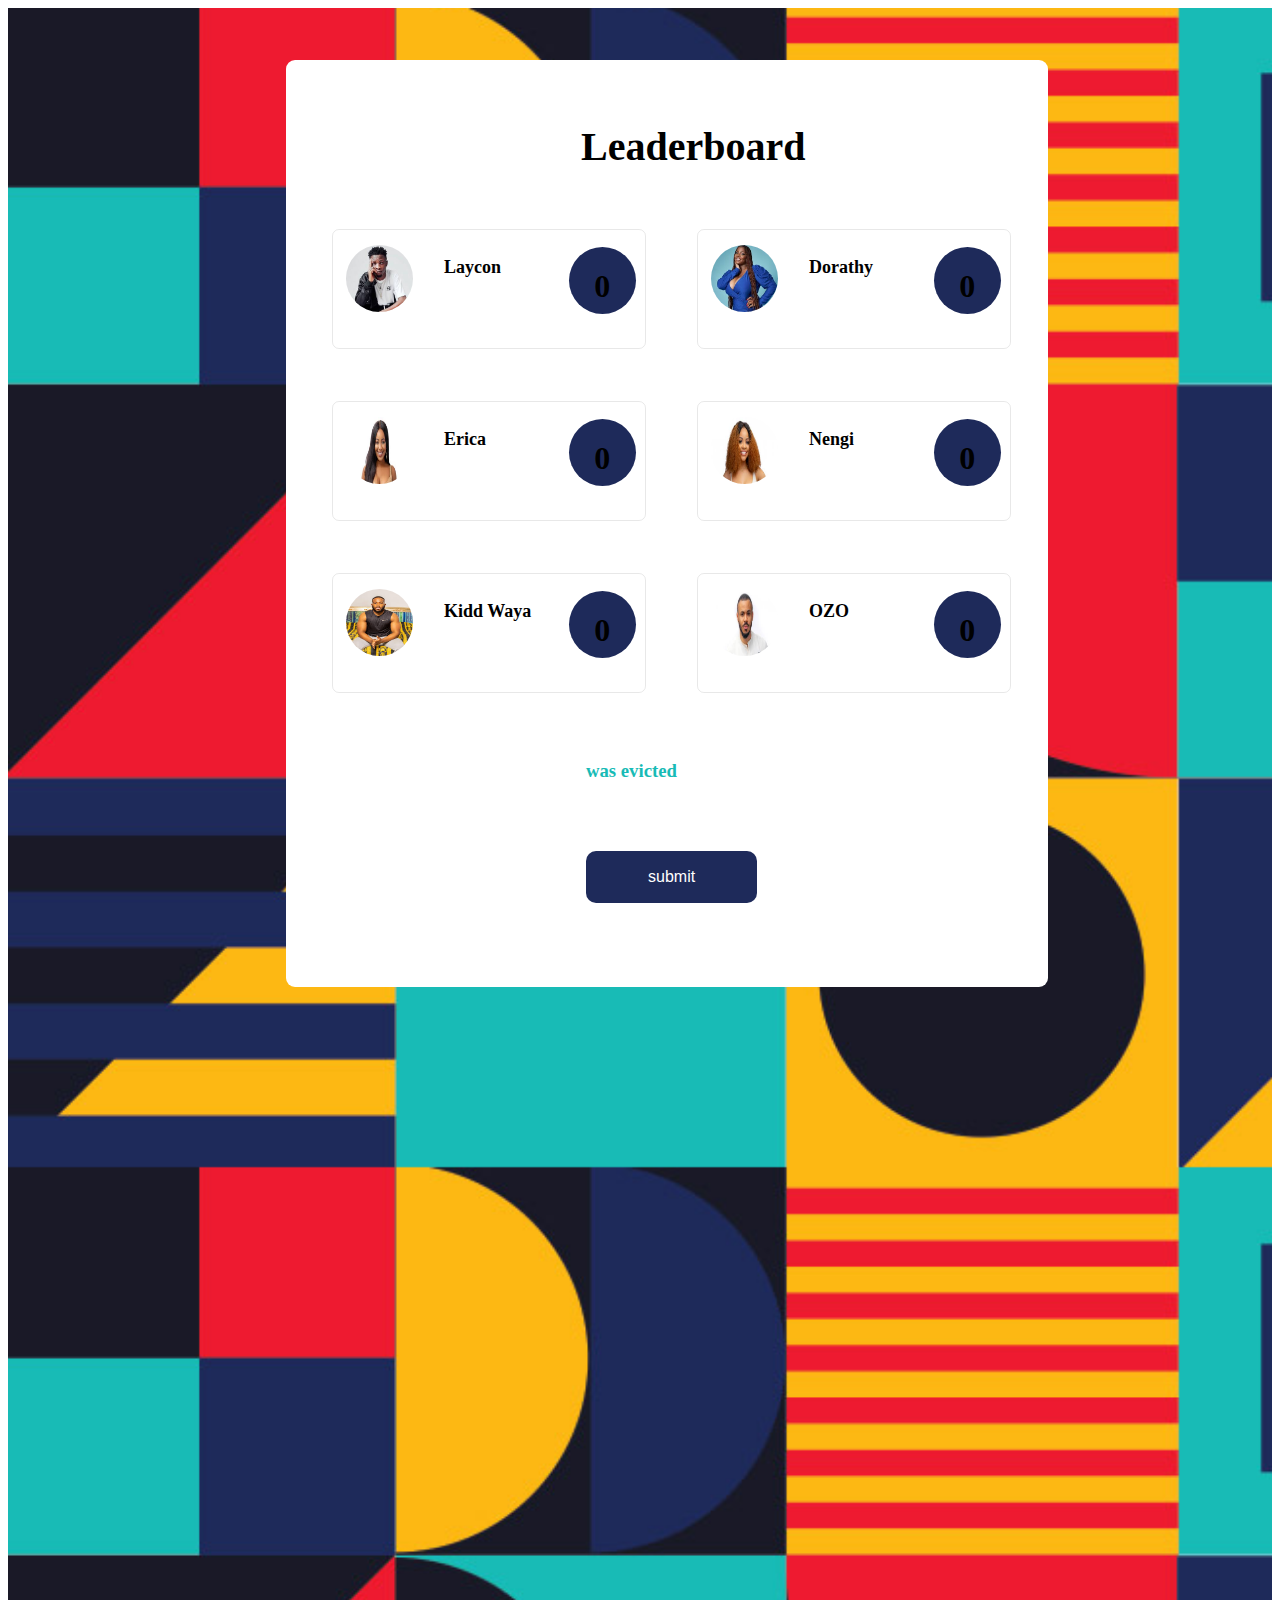
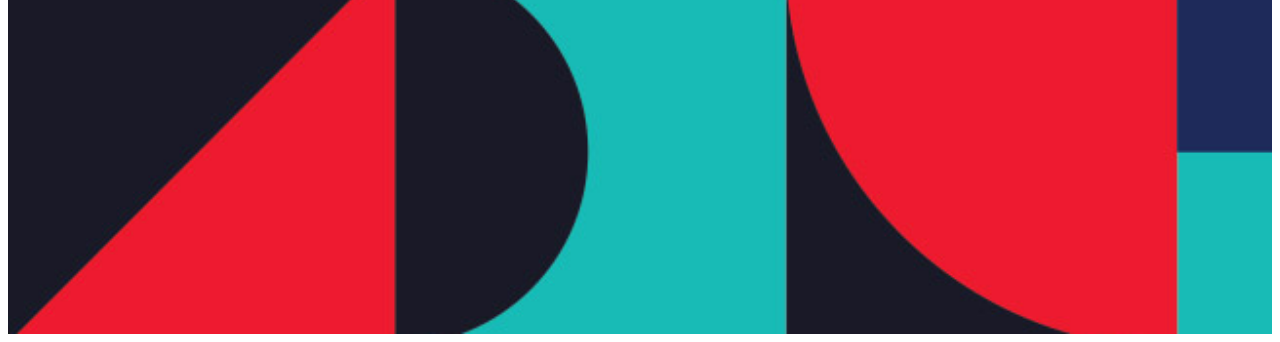
==== vote.html @ eddfd147 "Voting Site" ====
<!DOCTYPE html>
<html lang="en">
<head>
    <meta charset="UTF-8">
    <meta name="viewport" content="width=device-width, initial-scale=1.0">
    <title>Voting System</title>
    <link href="./main.css" rel="stylesheet" />
    <script src="./js/script.js" defer></script>
</head>
<body>
   <div class="page-background">
       <div class="background-image"></div>
     <div class="content-background">
         <div class="header2">
            <h3 class="leader">Leaderboard</h3>
         </div>
         <div class="housemate-1" style="margin-top: -100px">
         	<div id="left">
         		<img class="image" src="images/download.jpg"/>
             <h1 class="name">Laycon</h1>
         	</div>    
             <div class="counter" id="vote_no">
               <h1 id="one"></h1>
             </div>


         </div>
        <div class="housemate-2" style="margin-top: -100px">
        	<div id="left">
            <img class="image" src="images/dora.jpg" />
            <h1 class="name">Dorathy</h1>
        </div>
            <div class="counter" id="vote_no">
               <h1 id="two"></h1>
             </div>
        
        
        </div>
        <div class="housemate-3" style="margin-top: -100px">
        	<div id="left">
            <img class="image" src="images/erica.jpg" />
            <h1 class="name">Erica</h1>
        </div>
            <div class="counter" id="vote_no">
               <h1 id="three"></h1>
             </div>
        
        
        </div>
        <div class="housemate-4" style="margin-top: -100px">
        	<div id="left">
            <img class="image" src="images/nengi.jpg" />
            <h1 class="name">Nengi</h1>
        </div>
            <div class="counter" id="vote_no">
               <h1 id="four"></h1>
             </div>
        
        
        </div>
        <div class="housemate-5" style="margin-top: -100px">
        	<div id="left">
            <img class="image" src="images/kidd.jpg" />
            <h1 class="name">Kidd Waya</h1>
        </div>
            <div class="counter" id="vote_no">
               <h1 id="five"></h1>
             </div>
        
        
        </div>
        <div class="housemate-6" style="margin-top: -100px">
        	<div id="left">
            <img class="image" src="images/ozo.jpg" />
            <h1 class="name">OZO</h1>
        </div>
             <div class="counter" id="vote_no">
               <h1 id="six"></h1>
             </div>
        
        
        </div>

        <h3 class="evict" style="color: #18BBB6;"><span id="evicted"></span> was evicted</h3>
     
        <button class="btn2" type="submit">submit</button>
     </div>
   </div> 
    
</body>
<script type="text/javascript" src="js/getvotes.js"></script>
</html>
---- main.css ----
.background-image{

background-image: url(./images/Group\ 3.png);
background-repeat: no-repeat;
background-size: cover;
height: 214vh;


}
.content-background{
    position: absolute;
width: 762px;
height: 927px;
left: 286px;
top: 60px;

background: #FFFFFF;
border-radius: 9px;

}
.header{
    position: absolute;
width: 689px;
height: 190px;
left: 29px;
top: 36px;

background: #232B3D;
border-radius: 8px;
}
.available-votes{
    position: absolute;
width: 155px;
height: 21px;
left: 266px;
top: 30px;

font-family: Roboto;
font-style: normal;
font-weight: bold;
font-size: 18px;
line-height: 21px;
/* identical to box height */

text-align: center;

color: #FFFFFF;
}
.header2{
    position: absolute;
width: 689px;
height: 30px;
left: 29px;
top: 36px;

background: ;
border-radius: 8px;
}
.leader{
    position: absolute;
width: 155px;
height: 21px;
left: 266px;

font-family: Roboto;
font-style: normal;
font-weight: bold;
font-size: 18px;
line-height: 21px;
/* identical to box height */

text-align: center;
font-size: 40px;

color: black;
}
.votes{
position: absolute;
width: 206px;
height: 76px;
left: 241px;
top: 35px;

font-family: Roboto;
font-style: normal;
font-weight: 900;
font-size: 65px;
line-height: 76px;
text-align: center;

color: #FFFFFF;

opacity: 0.6;
}
.vote-range{
    position: absolute;
width: 632px;
height: 11px;
left: 27px;
top: 150px;

background: #3B4558;
border-radius: 22px;
outline-color: #F7B354;
}
.housemate-1{
position: absolute;
width: 314px;
height: 120px;
left: 46px;
top: 269px;
border: 1px solid rgba(0, 0, 0, 0.09);
box-sizing: border-box;
border-radius: 7px;
}
.image{
position: absolute;
width: 67px;
height: 67px;
border-radius: 50%;
left: 13px;
top: 15px;
background: image("Ellipse 1.png");

}
.name{
    position: absolute;
width: 100px;
height: 21px;
left: 111px;
top: 15px;

font-family: Roboto;
font-style: normal;
font-weight: bold;
font-size: 18px;
line-height: 21px;
/* identical to box height */

text-align: left;

color: #000000;

}
.counter{
position: absolute;
width: 200px;
height: 34px;
left: 111px;
top: 60px;


}
.button{
background-color: #FFFFFF;
font-family: Roboto;
font-style: normal;
font-weight: bold;
font-size: 18px;
line-height: 21px;
/* identical to box height */

text-align: center;

color: #000000;
border-radius: 8px;

}
.housemate-2{
position: absolute;
width: 314px;
height: 120px;
left: 411px;
top: 269px;
border: 1px solid rgba(0, 0, 0, 0.09);
box-sizing: border-box;
border-radius: 7px;
}
.housemate-3{
position: absolute;
width: 314px;
height: 120px;
left: 46px;
top: 441px;
border: 1px solid rgba(0, 0, 0, 0.09);
box-sizing: border-box;
border-radius: 7px;
background-image: image("dora.jpg");
}
.housemate-4{
position: absolute;
width: 314px;
height: 120px;
left: 411px;
top: 441px;
border: 1px solid rgba(0, 0, 0, 0.09);
box-sizing: border-box;
border-radius: 7px;
}
.housemate-5{
position: absolute;
width: 314px;
height: 120px;
left: 46px;
top: 613px;
border: 1px solid rgba(0, 0, 0, 0.09);
box-sizing: border-box;
border-radius: 7px;
}
.housemate-6{
position: absolute;
width: 314px;
height: 120px;
left: 411px;
top: 613px;
border: 1px solid rgba(0, 0, 0, 0.09);
box-sizing: border-box;
border-radius: 7px;
}
.btn{
background-color:#1E2A5A;
border: none;
padding-top: 15px;
padding-bottom: 15px;
padding-left: 62px;
padding-right: 62px;
border-radius: 10px;
margin-top: 800px;
margin-left: 300px;
color: #ffffff;
font-size: 16px;
line-height: 22px;
left: 441px;
top: 864px;
}
.btn2{
background-color:#1E2A5A;
border: none;
padding-top: 15px;
padding-bottom: 15px;
padding-left: 62px;
padding-right: 62px;
border-radius: 10px;
margin-top: 50px;
margin-left: 300px;
color: #ffffff;
font-size: 16px;
line-height: 22px;
left: 441px;
top: 864px;
}

#left{
	float: left;
}
#vote_no{


	margin-left: 40%;
	margin-top: -43px;
	border-radius: 50%;
	width: 67px;
	height: 67px;
	background-color: #1E2A5A;;
	text-align: center;
	
}
.evict{
	color: #18BBB6;
	margin-left: 300px;
	margin-top: 700px;
}

#max1,#max2,#max3,#max4,#max5,#max6{
	margin-top:-0px;
	color: red;

}

@keyframes fadeOut {
    from {opacity: 1;}
    to {opacity: 0;}

}
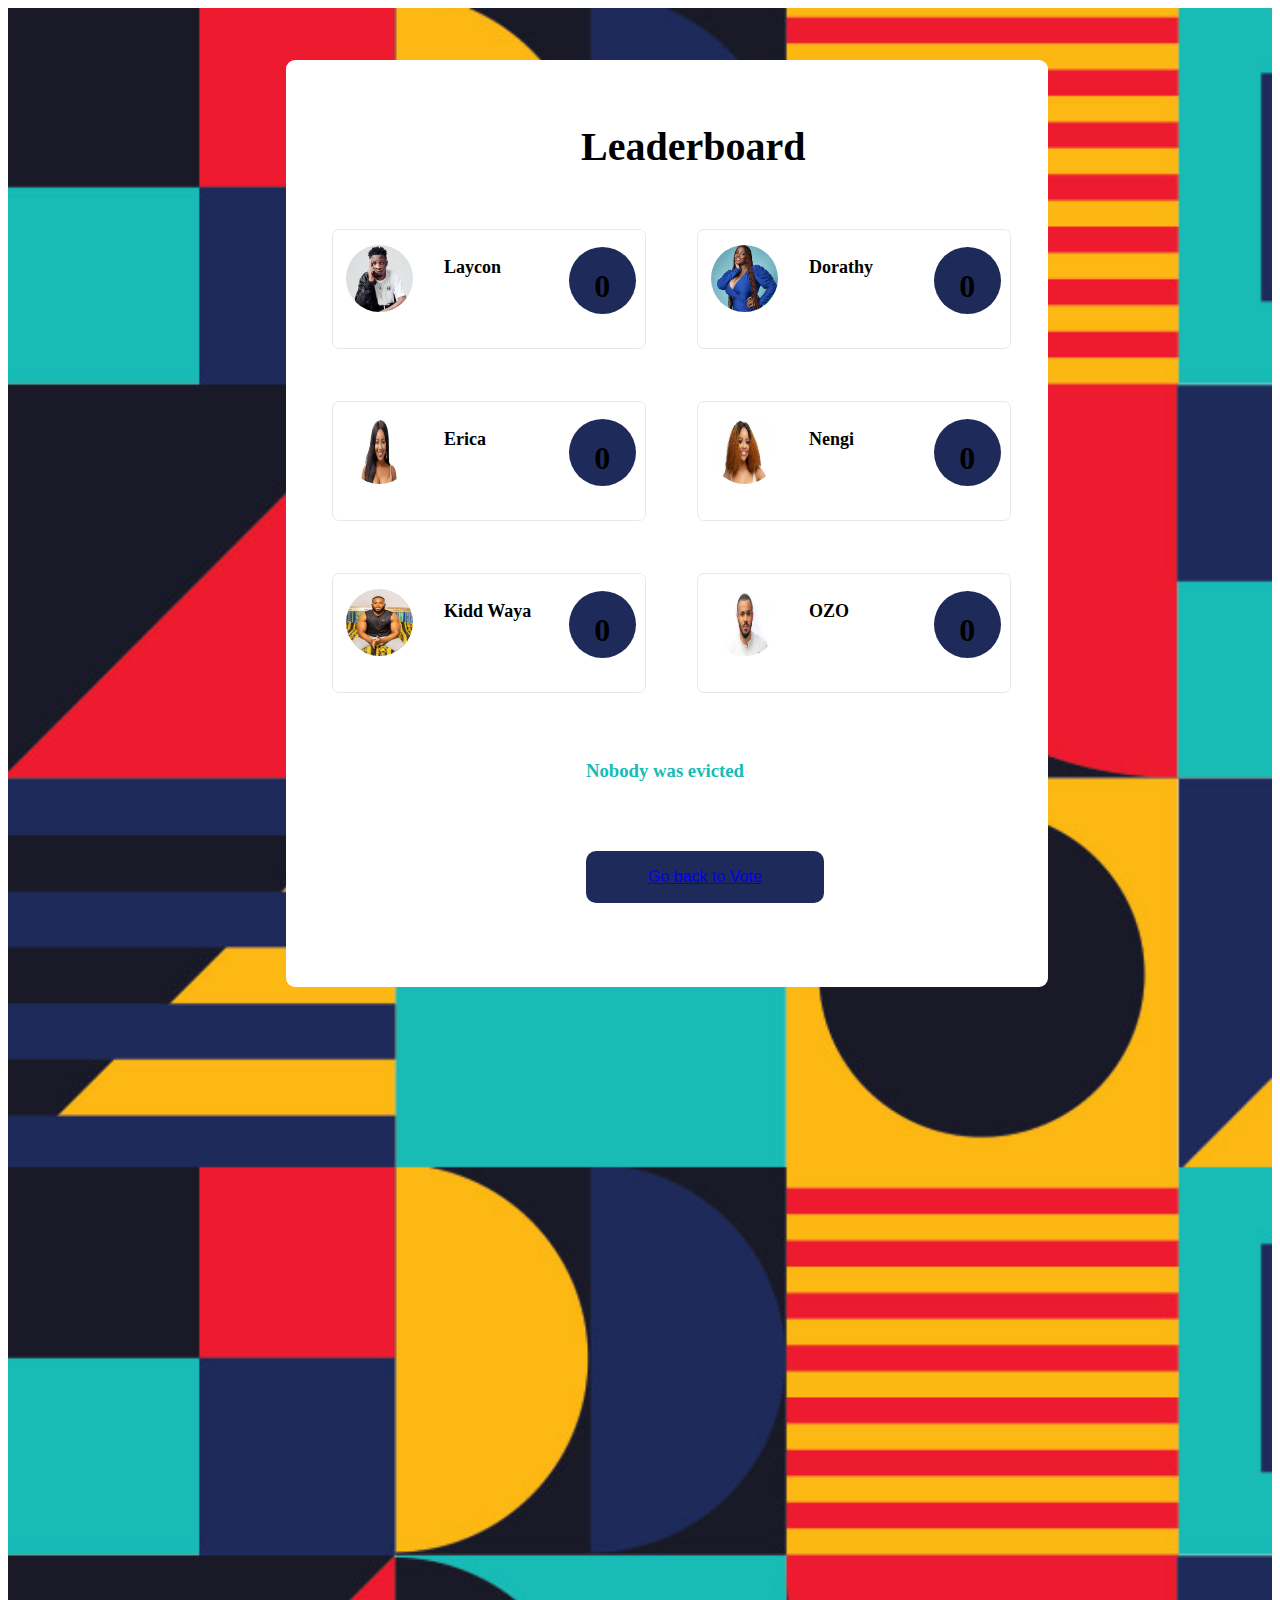
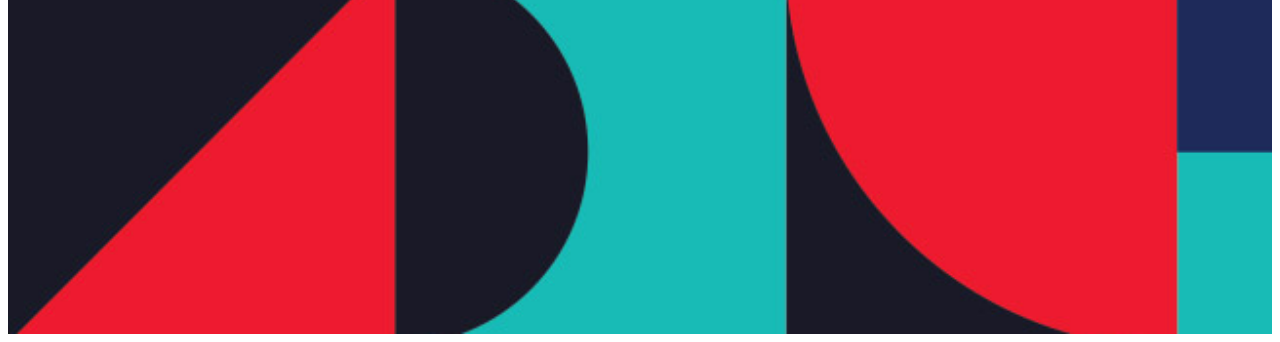
==== commit b62905b5: "Update vote" ====
--- a/vote.html
+++ b/vote.html
@@ -83,7 +83,7 @@
 
         <h3 class="evict" style="color: #18BBB6;"><span id="evicted"></span> was evicted</h3>
      
-        <button class="btn2" type="submit">submit</button>
+        <button class="btn2" type="submit"><a href="index.html">Go back to Vote</a></button>
      </div>
    </div> 
     
--- a/main.css
+++ b/main.css
@@ -276,8 +276,14 @@
 	margin-top:-0px;
 	color: red;
 
-}
-
+    /*animation: fadeOut 4s forwards;*/
+
+
+}
+#finish{
+	color: red;
+	margin-left: 35%;
+}
 @keyframes fadeOut {
     from {opacity: 1;}
     to {opacity: 0;}
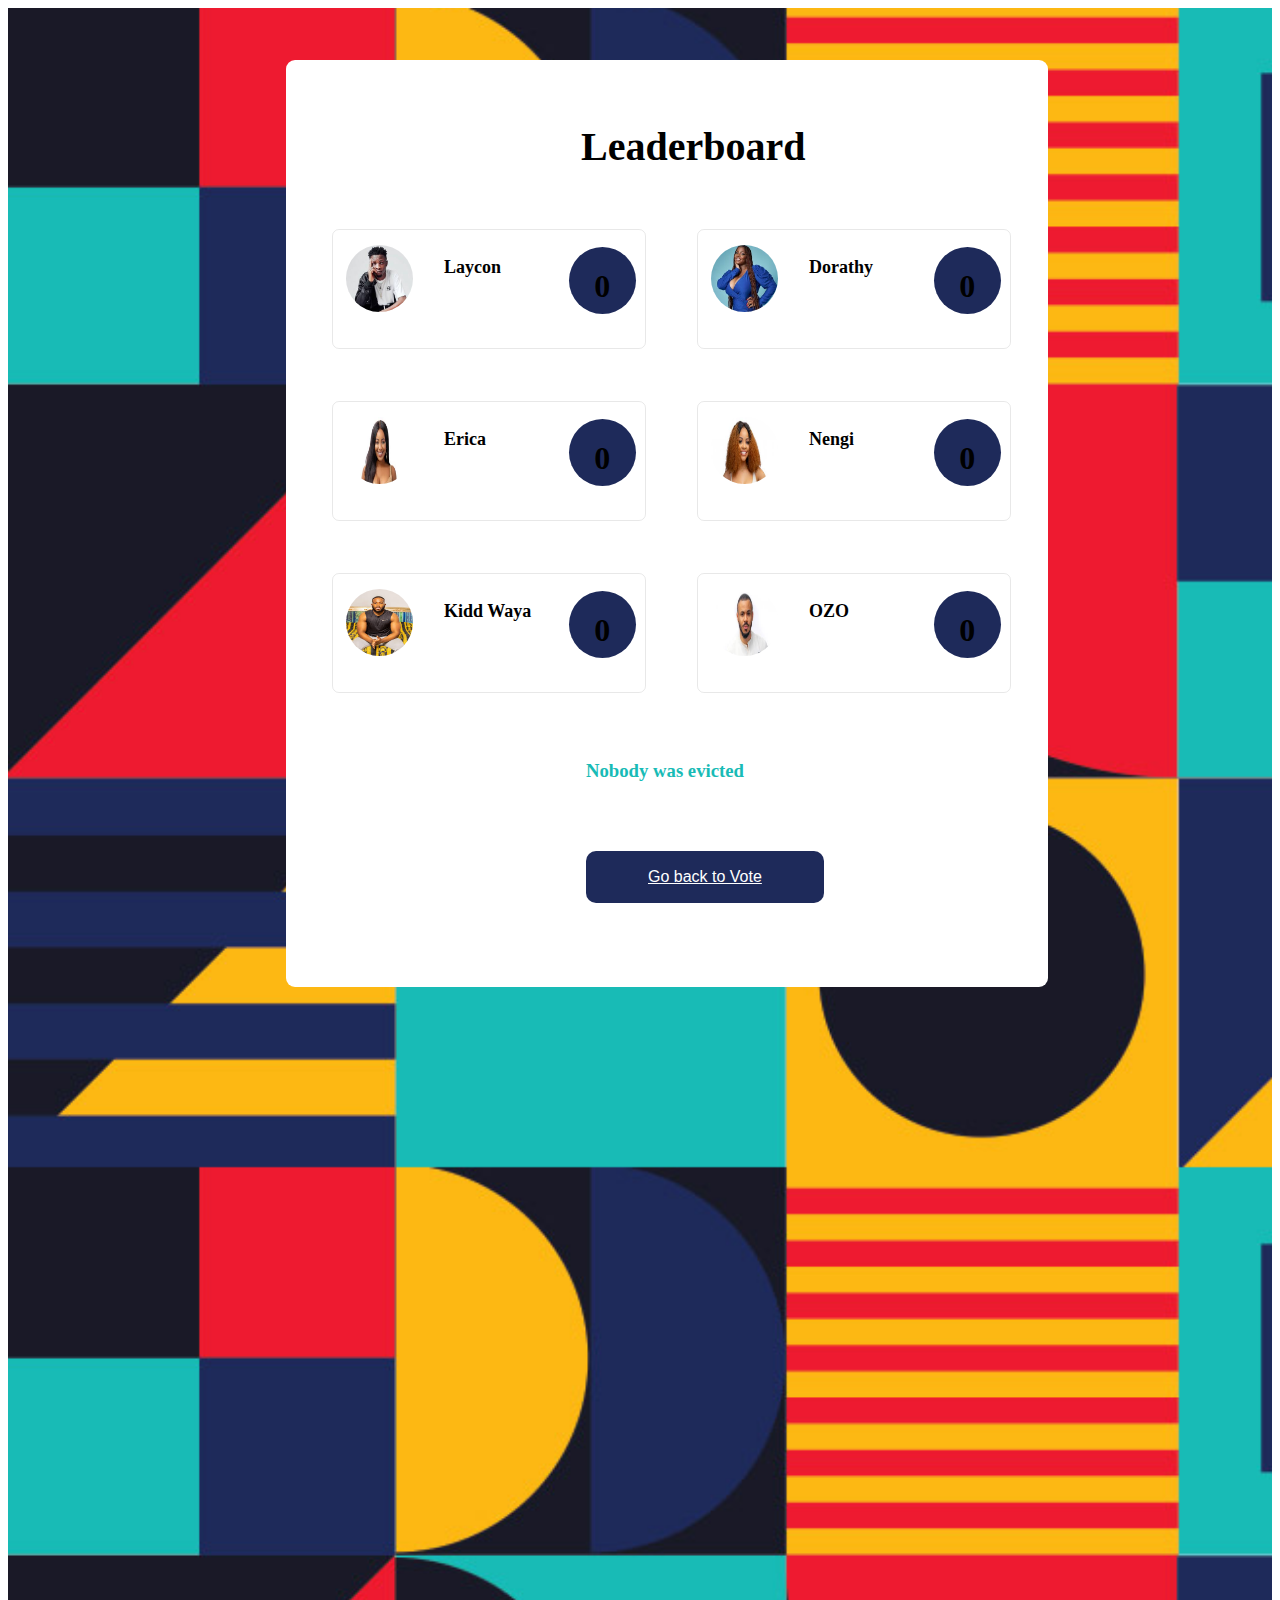
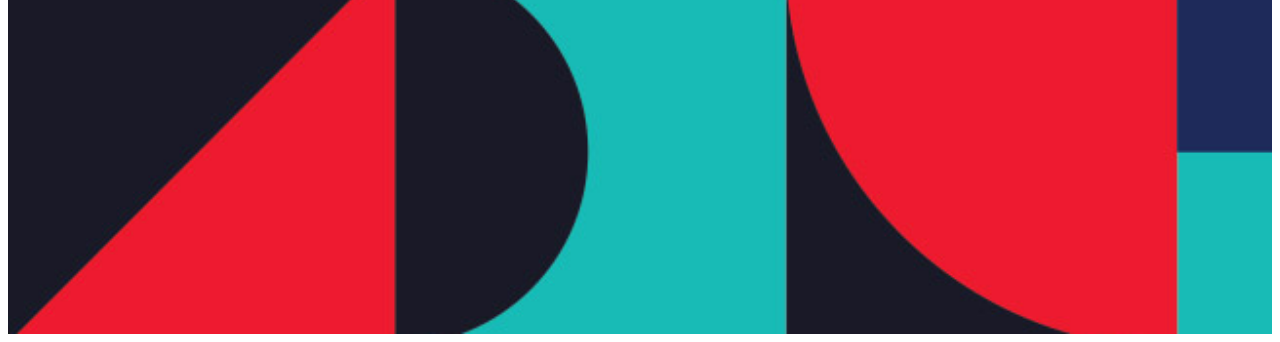
==== commit f948eaad: "Update vote" ====
--- a/vote.html
+++ b/vote.html
@@ -83,7 +83,7 @@
 
         <h3 class="evict" style="color: #18BBB6;"><span id="evicted"></span> was evicted</h3>
      
-        <button class="btn2" type="submit"><a href="index.html">Go back to Vote</a></button>
+        <button class="btn2" type="submit"><a href="index.html" style="color:white">Go back to Vote</a></button>
      </div>
    </div> 
     
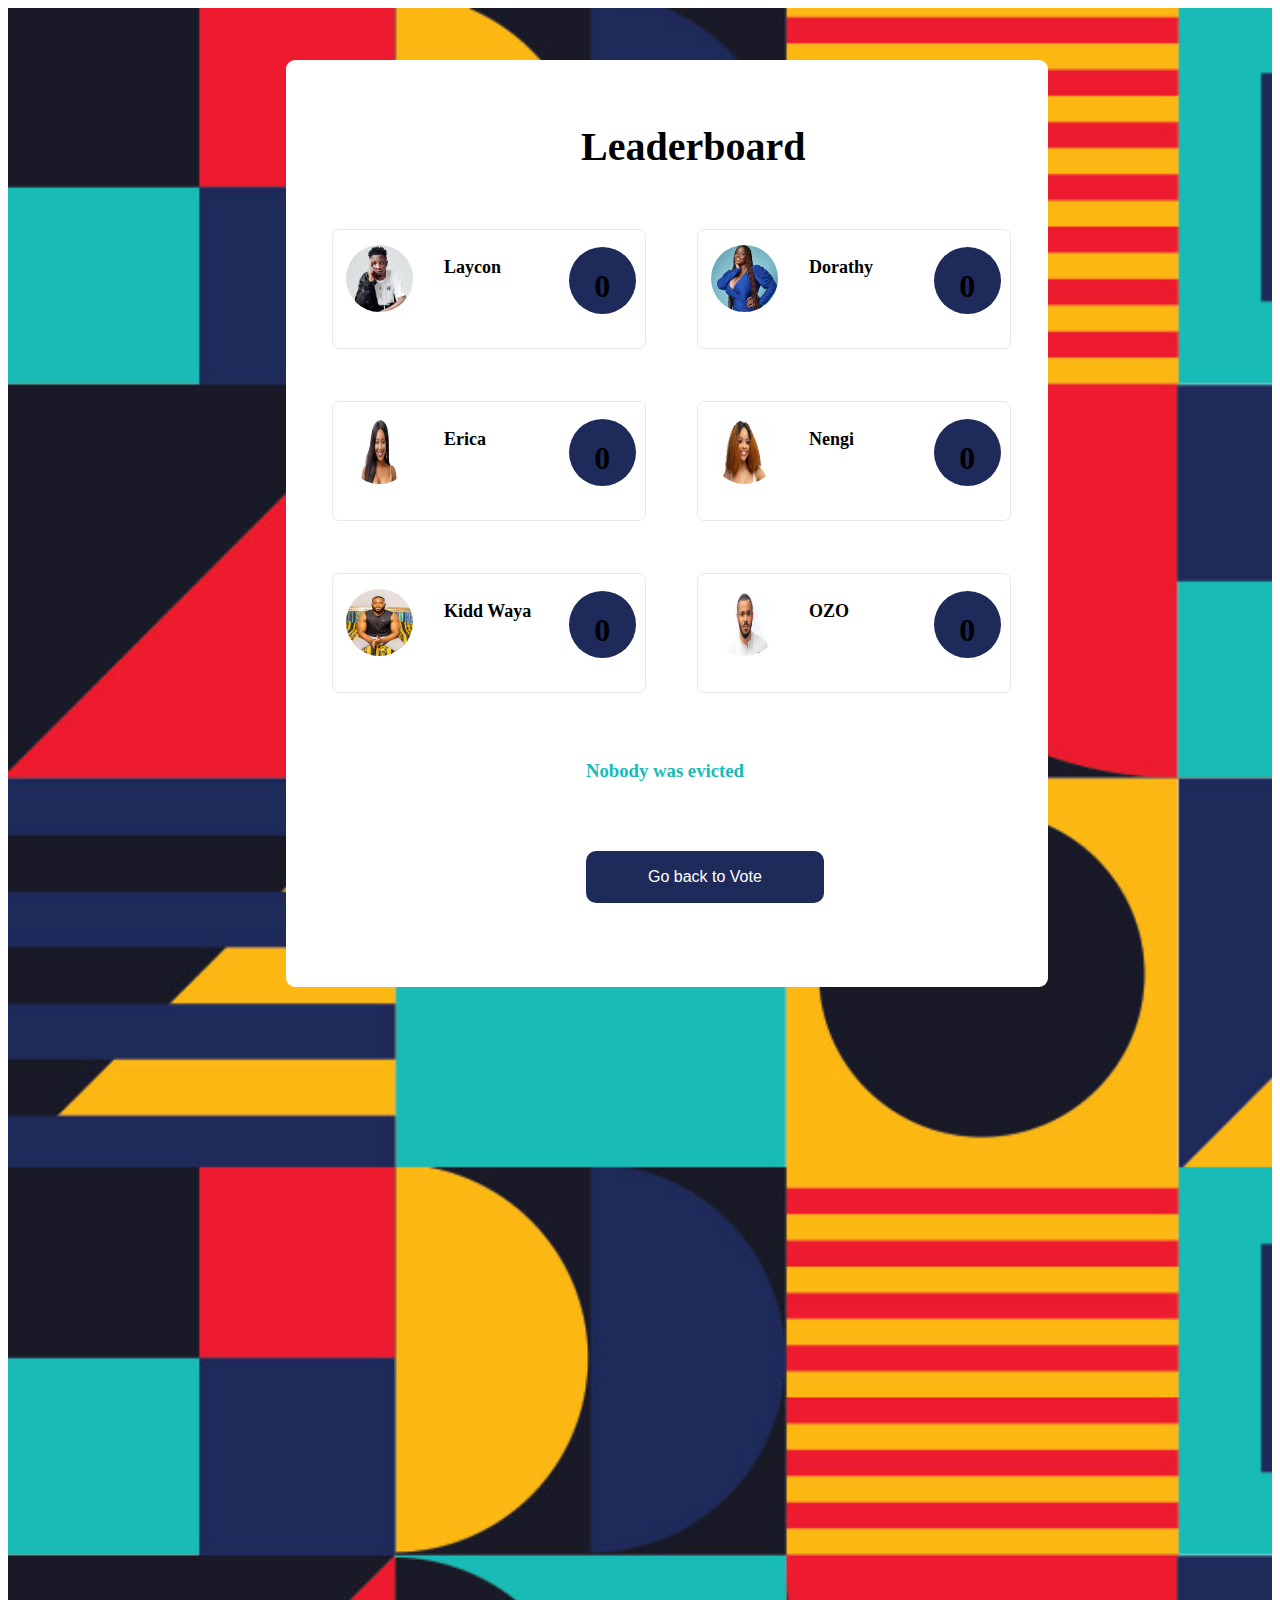
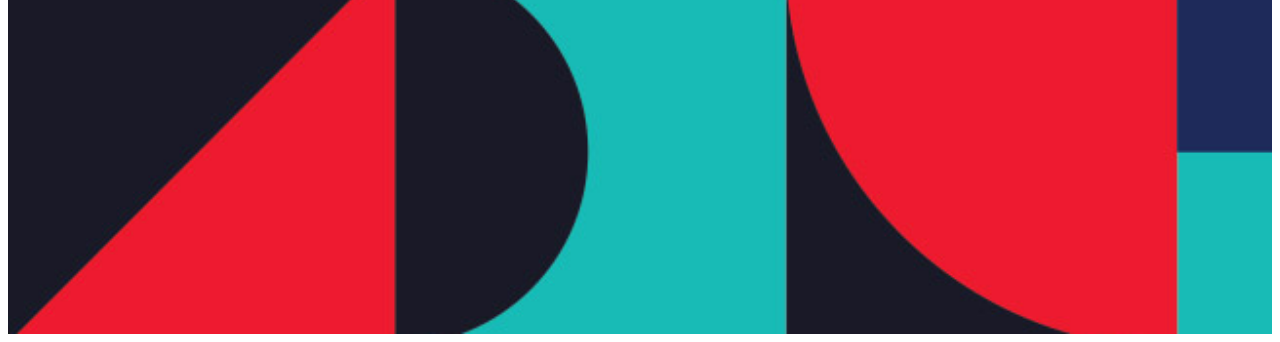
==== commit 203c7cd5: "Update vote" ====
--- a/vote.html
+++ b/vote.html
@@ -83,7 +83,7 @@
 
         <h3 class="evict" style="color: #18BBB6;"><span id="evicted"></span> was evicted</h3>
      
-        <button class="btn2" type="submit"><a href="index.html" style="color:white">Go back to Vote</a></button>
+        <button class="btn2" type="submit"><a href="index.html" style="color:white; text-decoration:none;">Go back to Vote</a></button>
      </div>
    </div> 
     
--- a/main.css
+++ b/main.css
@@ -100,7 +100,7 @@
 left: 27px;
 top: 150px;
 
-background: #3B4558;
+background: #F7B354;
 border-radius: 22px;
 outline-color: #F7B354;
 }
@@ -288,4 +288,4 @@
     from {opacity: 1;}
     to {opacity: 0;}
 
-}+}
